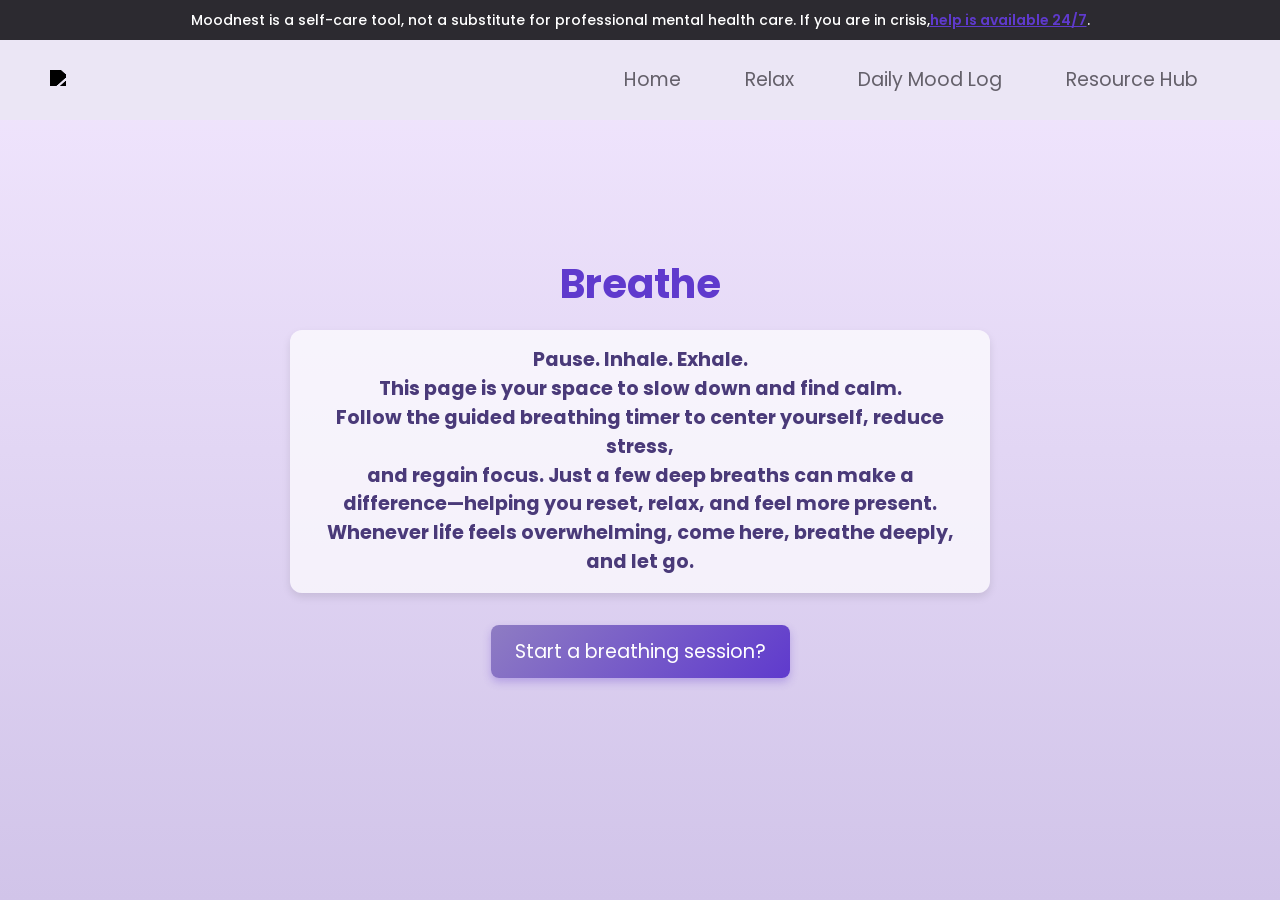
==== breath.html @ d60708b5 "fix: homepage navigation and add trust banner" ====
<!DOCTYPE html>
<html lang="en">
  <head>
    <meta charset="UTF-8" />
    <meta name="viewport" content="width=device-width, initial-scale=1.0" />
    <title>Breathe</title>
    <link rel="stylesheet" href="styles.css" />
    <link
      href="https://fonts.googleapis.com/css2?family=Poppins:wght@300;400;700&display=swap"
      rel="stylesheet"
    />
  </head>
  <body class="breathe__page">
    <div class="trust-banner">
      Moodnest is a self-care tool, not a substitute for professional mental
      health care. If you are in crisis,
      <a href="resources.html">help is available 24/7</a>.
    </div>
    <!-- Navigation Bar Section -->
    <nav class="navbar">
      <div class="navbar__container">
        <a href="index.html"><img src="logo.png" id="navbar__logo" /></a>
        <div class="navbar__toggle" id="mobile-menu">
          <span class="bar"></span>
          <span class="bar"></span>
          <span class="bar"></span>
        </div>
        <ul class="navbar__menu">
          <li class="navbar__item">
            <a href="index.html" class="navbar__links">Home</a>
          </li>
          <li class="navbar__item">
            <a href="breath.html" class="navbar__links">Relax</a>
          </li>
          <li class="navbar__item">
            <a href="moodLog.html" class="navbar__links">Daily Mood Log</a>
          </li>
          <li class="navbar__item">
            <a href="resources.html" class="navbar__links">Resource Hub</a>
          </li>
        </ul>
      </div>
    </nav>
    <!-- Hero Section -->
    <div class="breathing__text">
      <h1 class="breathe__title">Breathe</h1>
      <h2 class="breathe__text">
        Pause. Inhale. Exhale.
        <br />
        This page is your space to slow down and find calm.
        <br />
        Follow the guided breathing timer to center yourself, reduce stress,
        <br />
        and regain focus. Just a few deep breaths can make a
        <br />
        difference—helping you reset, relax, and feel more present.
        <br />
        Whenever life feels overwhelming, come here, breathe deeply, and let go.
      </h2>
    </div>
    <div class="start__button__container">
      <button id="startSessionButton" class="modern-button">
        Start a breathing session?
      </button>
    </div>
    <!-- Hidden Breathing Timer Section -->
    <div class="breath__timer" id="breathingSection" style="display: none">
      <div class="rectangle__container" id="rectangle__container">
        <div class="countdown__section">
          <div class="time">
            <!-- <div class="total__time">
              <h2>Total Time:</h2>
              <h2 class="seconds" id="countdown">10:00</h2>
            </div> -->
            <div class="inhale__exhale">
              <p id="breath__state">Inhale... Exhale</p>
            </div>
          </div>
        </div>
        <div class="button__container">
          <button id="breath__button" class="modern-button">Start</button>
        </div>
        <div class="tts__button__container" style="display: flex; justify-content: center; margin-top: 1rem;">
          <button id="ttsToggleButton" class="modern-button">toggle voice</button>
        </div>
      </div>
    </div>

    <script src="app.js"></script>
  </body>
</html>
---- styles.css ----
* {
  box-sizing: border-box;
  margin: 0;
  padding: 0;
  font-family: "Poppins", sans-serif;
}
body,
html {
  margin: 0;
  padding: 0;
  width: 100%;
  font-family: "Poppins", sans-serif;
}
body {
  background-color: var(--bg-base);
  color: var(--text-main);
  font-family: "Inter", sans-serif;
  line-height: 1.5;
  -webkit-font-smoothing: antialiased;
}
* {
  box-sizing: border-box;
  margin: 0;
  padding: 0;
}
:root {
  /* Warm Restraint Tokens */
  --bg-base: #faf9f7;
  --bg-card: #ffffff;
  --bg-muted: #f3f1ef;

  /* Purples evolved */
  --purple-primary: #5f3acd;
  --purple-hover: #4b2da3;
  --purple-muted: #ebe6f5;

  /* Text */
  --text-main: #2c2a30;
  --text-muted: #64606a;

  /* Spacing (8px scale) */
  --space-2: 8px;
  --space-4: 16px;
  --space-6: 24px;
  --space-8: 32px;
  --space-12: 48px;
  --space-16: 64px;

  /* Radius & Shadows */
  --radius-md: 12px;
  --radius-lg: 16px;
  --radius-full: 9999px;
  --shadow-sm: 0 2px 8px rgba(44, 42, 48, 0.04);
  --shadow-md: 0 8px 24px rgba(44, 42, 48, 0.08);
}
/* sorting out the navbar */
.navbar {
  background-color: var(--purple-muted);
  height: 5rem;
  display: flex;
  align-items: center;
  justify-content: space-between;
  padding: 0 50px;
  font-size: 1.2rem;
  position: fixed;
  width: 100%;
  top: 0;
  left: 0;
  z-index: 1000;
  top: 2.5rem;
}

#navbar__logo {
  height: 40px;
  width: auto;
  cursor: pointer;
  filter: brightness(0);
}

.navbar__container {
  display: flex;
  align-items: center;
  width: 100%;
  margin: 0 auto;
}

.navbar__menu {
  display: flex;
  align-items: center;
  list-style: none;
  margin-left: auto;
}

.navbar__links {
  color: var(--text-muted);
  text-decoration: none;
  padding: 0 2rem;
  height: 100%;
  display: flex;
  align-items: center;
}

.navbar__links:hover {
  color: #bcabef;
  transition: all 0.3s ease;
}

/* hero section */
.main {
  background-color: var(--purple-muted);
  min-height: 100vh;
  padding-top: 8.5rem; /* 2.5rem banner + 5rem navbar + 1rem breathing room */
  padding-bottom: var(--space-12);
  display: flex;
  align-items: center;
  justify-content: center;
}
.main__container {
  display: flex;
  align-items: center;
  justify-content: center;
  width: 100%;
  min-height: auto;
  height: auto;
  max-width: 1100px; /* expanded slightly to comfortably fit the 3 dashboard cards */
  margin: 0 auto;
  text-align: center;
  padding: 0 var(--space-4);
}
.main__content h1 {
  font-size: 3rem;
  margin-bottom: var(--space-4);
}
.main__content h3 {
  font-size: 1.125rem;
  color: var(--text-muted);
  margin-bottom: var(--space-8);
  max-width: 600px;
  margin-inline: auto;
}
#main__img {
  height: 80%;
  width: 100%;
}
.start__button {
  background: #5f3acd;
  position: fixed;
  padding: 10px 36px;
  margin: 2.5rem 0;
  font-size: 2rem;
  border-radius: 18px;
  border-color: #fff;
  margin-top: 2rem;
  cursor: pointer;
  transition: all 0.35s;
  outline: none;
  color: #d6cafc;
}
/* circles */

.circle {
  position: absolute;
  border-radius: 50%;
  opacity: 0.6;
  animation: fadeOut 20s ease-out forwards;
}

@keyframes fadeOut {
  0% {
    opacity: 0.6;
  }
  100% {
    opacity: 0;
  }
}

/* Breathing Animations */
@keyframes fadeOutBreath {
  0% {
    opacity: 1;
    background-color: white;
  }
  100% {
    opacity: 0.3;
    background-color: black;
  }
}

@keyframes fadeInBreath {
  0% {
    opacity: 0.3;
    background-color: black;
  }
  100% {
    opacity: 1;
    background-color: white;
  }
}

/* Breathing Page */
.breathe__page {
  display: flex;
  flex-direction: column;
  align-items: center;
  justify-content: center;
  min-height: 100vh;
  background: linear-gradient(180deg, #f3e8ff, #d1c4e9);
  text-align: center;
  padding: 1.5rem;
}
.breathe__title {
  font-size: 2.5rem;
  font-weight: bold;
  color: #5f3acd;
  margin-bottom: 1rem;
  margin-top: 2rem;
  text-align: center;
}

.breathe__text {
  font-size: 1.2rem;
  color: #4a3a79;
  max-width: 700px;
  padding: 1rem;
  background: rgba(255, 255, 255, 0.7);
  border-radius: 12px;
  box-shadow: 0 4px 8px rgba(0, 0, 0, 0.1);
  text-align: center;
  margin: 0 auto;
}
.breath__timer {
  display: flex;
  flex-direction: column;
  align-items: center;
  justify-content: center;
  width: 100%;
  text-align: center;
  margin-top: 2rem;
}
.rectangle__container {
  display: flex;
  flex-direction: column;
  align-items: center;
  justify-content: center;
  text-align: center;
  width: 600px;
  height: 350px;
  background: linear-gradient(135deg, #a389d4, #7054b2);
  border-radius: 25px;
  padding: 2rem;
  box-shadow: 0 6px 12px rgba(0, 0, 0, 0.2);
  color: white;
  margin: 0 auto;
}
.time {
  display: flex;
  flex-direction: column;
  align-items: center;
  justify-content: center;
  font-size: 1.5rem;
}
.total__time {
  display: flex;
  align-items: center;
  gap: 1rem;
  font-weight: bold;
}

.inhale__exhale {
  font-size: 2rem;
  font-weight: bold;
  margin-top: 1rem;
  text-align: center;
}
.button__container {
  display: flex;
  justify-content: center;
  align-items: center;
  margin-top: 2rem;
  width: 100%;
}
#breath__button {
  /* background: #5f3acd; */
  font-size: 1.2rem;
  border-radius: 5px;
  border-color: transparent;
  margin-top: 2rem;
  cursor: pointer;
  transition: all 0.35s;
  outline: none;
  color: #000;
}
.modern-button {
  background: linear-gradient(135deg, #8e7cc3, #5f3acd);
  color: #fff;
  font-size: 1.2rem;
  padding: 12px 24px;
  border: none;
  border-radius: 8px;
  cursor: pointer;
  transition: all 0.3s ease-in-out;
  box-shadow: 0 4px 8px rgba(95, 58, 205, 0.3);
  text-align: center;
  display: flex;
  justify-content: center;
  align-items: center;
}

.modern-button:hover {
  background: linear-gradient(135deg, #5f3acd, #8e7cc3);
  box-shadow: 0 6px 12px rgba(95, 58, 205, 0.5);
  transform: translateY(-2px);
}
.start__button__container {
  flex-direction: column;
  align-items: center;
  justify-items: center;
  margin-top: 2rem;
}

/* https://www.youtube.com/watch?v=uMZC-TzE8Vs  Ignoring this for now though*/
@keyframes breathing__animation {
  0% {
    box-shadow: 0 0 0 15px rgba(0, 0, 255, 0.1);
  }
}

.trust-banner {
  background-color: var(--text-main);
  color: #fff;
  text-align: center;
  padding: var(--space-2) var(--space-4);
  font-size: 0.875rem;
  font-weight: 500;
  position: fixed;
  top: 0;
  left: 0;
  width: 100%;
  z-index: 1001;
  height: 2.5rem;
  display: flex;
  align-items: center;
  justify-content: center;
}
.trust-banner a {
  color: var(--purple-primary);
  font-weight: 600;
  text-decoration: underline;
}
.dashboard {
  max-width: 1000px;
  margin: 0 auto var(--space-16);
  display: grid;
  grid-template-columns: repeat(auto-fit, minmax(300px, 1fr));
  gap: var(--space-6);
  padding: 0 var(--space-4);
}

.card {
  background: var(--bg-card);
  padding: var(--space-8);
  border-radius: var(--radius-lg);
  box-shadow: var(--shadow-sm);
  border: 1px solid #e2dfdb;
  text-decoration: none;
  color: inherit;
  transition:
    transform 0.2s,
    box-shadow 0.2s;
  display: flex;
  flex-direction: column;
  align-items: center;
  text-align: center;
}
.card:hover {
  transform: translateY(-2px);
  box-shadow: var(--shadow-md);
}
.card-icon i {
  color: var(--purple-primary);
  font-size: 2rem;
  justify-content: center;
}
.card h3 {
  margin-bottom: var(--space-2);
  font-size: 1.25rem;
}
.card p {
  color: var(--text-muted);
  font-size: 0.95rem;
}
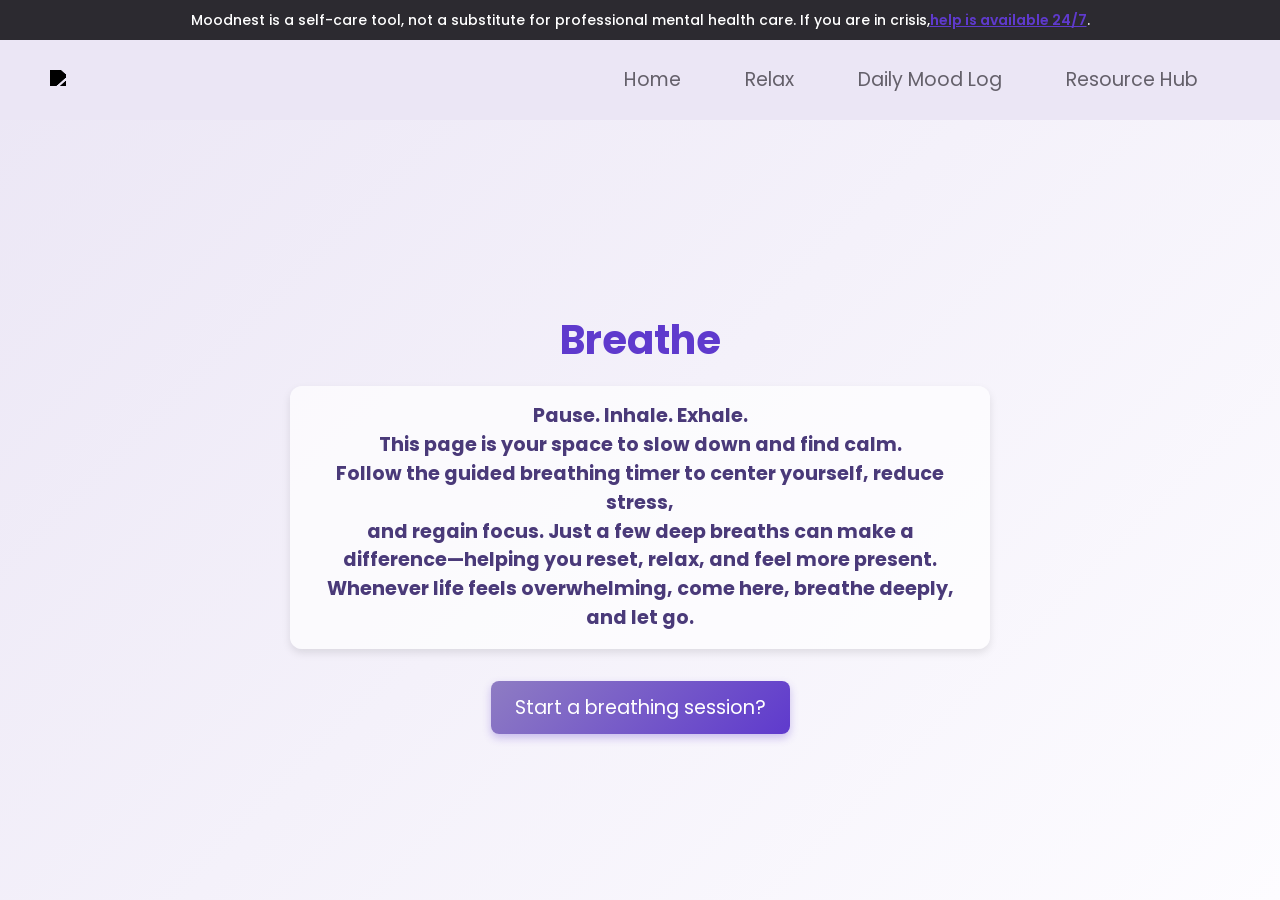
==== commit 0a884f87: "style: add variant B immersive breathing styles and layout tokens" ====
--- a/breath.html
+++ b/breath.html
@@ -1,13 +1,19 @@
-<!DOCTYPE html>
+<!doctype html>
 <html lang="en">
   <head>
     <meta charset="UTF-8" />
     <meta name="viewport" content="width=device-width, initial-scale=1.0" />
-    <title>Breathe</title>
+    <title>Breathe - Moodnest</title>
     <link rel="stylesheet" href="styles.css" />
+    <link rel="preconnect" href="https://fonts.googleapis.com" />
+    <link rel="preconnect" href="https://fonts.gstatic.com" crossorigin />
     <link
-      href="https://fonts.googleapis.com/css2?family=Poppins:wght@300;400;700&display=swap"
+      href="https://fonts.googleapis.com/css2?family=Inter:wght@400;500;600&family=Poppins:wght@300;400;500;600&display=swap"
       rel="stylesheet"
+    />
+    <link
+      rel="stylesheet"
+      href="https://cdnjs.cloudflare.com/ajax/libs/font-awesome/6.5.1/css/all.min.css"
     />
   </head>
   <body class="breathe__page">
@@ -80,8 +86,16 @@
         <div class="button__container">
           <button id="breath__button" class="modern-button">Start</button>
         </div>
-        <div class="tts__button__container" style="display: flex; justify-content: center; margin-top: 1rem;">
-          <button id="ttsToggleButton" class="modern-button">toggle voice</button>
+        <div class="button__container">
+          <button id="mode__button" class="modern-button">Change Mode</button>
+        </div>
+        <div
+          class="tts__button__container"
+          style="display: flex; justify-content: center; margin-top: 1rem"
+        >
+          <button id="ttsToggleButton" class="modern-button">
+            Toggle voice
+          </button>
         </div>
       </div>
     </div>
--- a/styles.css
+++ b/styles.css
@@ -204,9 +204,183 @@
   align-items: center;
   justify-content: center;
   min-height: 100vh;
-  background: linear-gradient(180deg, #f3e8ff, #d1c4e9);
+  background: linear-gradient(135deg, var(--purple-muted), #fdfcff);
   text-align: center;
   padding: 1.5rem;
+  padding-top: 8.5rem; /* Space for fixed banner and navbar */
+  overflow-x: hidden;
+}
+
+/* Variant B Immersive Breathing Components */
+.breathe-container {
+  flex: 1;
+  display: flex;
+  flex-direction: column;
+  align-items: center;
+  justify-content: center;
+  position: relative;
+  width: 100%;
+  max-width: 600px;
+  margin: 0 auto;
+  padding: 1rem 0 3rem;
+}
+
+.breathe-text {
+  font-family: "Poppins", sans-serif;
+  font-weight: 400;
+  font-size: 2.25rem;
+  color: var(--purple-primary);
+  margin-bottom: 0.5rem;
+  min-height: 3.5rem;
+  display: flex;
+  align-items: center;
+  justify-content: center;
+  transition: opacity 0.5s ease;
+}
+
+.mode-indicator {
+  display: inline-flex;
+  align-items: center;
+  gap: 8px;
+  background: rgba(255, 255, 255, 0.75);
+  border: 1px solid rgba(95, 58, 205, 0.15);
+  padding: 6px 16px;
+  border-radius: var(--radius-full);
+  font-size: 0.875rem;
+  color: var(--text-muted);
+  font-weight: 500;
+  backdrop-filter: blur(8px);
+  margin-bottom: 2rem;
+  box-shadow: var(--shadow-sm);
+  transition: all 0.3s ease;
+}
+
+.mode-indicator .mode-dot {
+  width: 8px;
+  height: 8px;
+  border-radius: 50%;
+  background: var(--purple-primary);
+}
+
+.immersive-circle-wrapper {
+  position: relative;
+  width: 320px;
+  height: 320px;
+  display: flex;
+  align-items: center;
+  justify-content: center;
+  margin: 1.5rem 0 2.5rem;
+}
+
+.immersive-circle {
+  width: 200px;
+  height: 200px;
+  border-radius: 50%;
+  background: rgba(255, 255, 255, 0.7);
+  box-shadow: 0 0 60px rgba(95, 58, 205, 0.15);
+  display: flex;
+  align-items: center;
+  justify-content: center;
+  position: relative;
+  transition: transform 6s cubic-bezier(0.4, 0, 0.2, 1), background 6s ease, box-shadow 6s ease;
+  will-change: transform, box-shadow;
+}
+
+.immersive-circle.box-timing {
+  transition-duration: 4s;
+}
+
+.immersive-circle.inhale {
+  transform: scale(1.55);
+  background: rgba(255, 255, 255, 0.95);
+  box-shadow: 0 0 100px rgba(95, 58, 205, 0.3);
+}
+
+.immersive-circle.hold {
+  transform: scale(1.55);
+  background: rgba(245, 240, 255, 0.9);
+  box-shadow: 0 0 80px rgba(95, 58, 205, 0.25);
+}
+
+.immersive-circle.hold-empty {
+  transform: scale(1);
+  background: rgba(255, 255, 255, 0.6);
+  box-shadow: 0 0 40px rgba(95, 58, 205, 0.12);
+}
+
+.immersive-circle.exhale {
+  transform: scale(1);
+  background: rgba(255, 255, 255, 0.65);
+  box-shadow: 0 0 40px rgba(95, 58, 205, 0.1);
+}
+
+.circle-inner-ring {
+  width: 75%;
+  height: 75%;
+  border-radius: 50%;
+  border: 2px dashed rgba(95, 58, 205, 0.2);
+  pointer-events: none;
+}
+
+.controls {
+  display: flex;
+  align-items: center;
+  gap: var(--space-4);
+  background: rgba(255, 255, 255, 0.65);
+  padding: 8px 16px;
+  border-radius: var(--radius-full);
+  backdrop-filter: blur(12px);
+  -webkit-backdrop-filter: blur(12px);
+  box-shadow: var(--shadow-md);
+  border: 1px solid rgba(255, 255, 255, 0.9);
+}
+
+.icon-btn {
+  width: 52px;
+  height: 52px;
+  border-radius: 50%;
+  border: 1px solid rgba(95, 58, 205, 0.1);
+  background: #ffffff;
+  color: var(--purple-primary);
+  font-size: 1.2rem;
+  cursor: pointer;
+  display: flex;
+  align-items: center;
+  justify-content: center;
+  box-shadow: var(--shadow-sm);
+  transition: all 0.2s cubic-bezier(0.4, 0, 0.2, 1);
+  outline: none;
+}
+
+.icon-btn:hover {
+  transform: translateY(-2px) scale(1.05);
+  box-shadow: var(--shadow-md);
+  color: var(--purple-hover);
+}
+
+.icon-btn:active {
+  transform: translateY(0) scale(0.98);
+}
+
+.icon-btn.primary {
+  width: 62px;
+  height: 62px;
+  background: var(--purple-primary);
+  color: #ffffff;
+  font-size: 1.35rem;
+  border: none;
+  box-shadow: 0 4px 14px rgba(95, 58, 205, 0.35);
+}
+
+.icon-btn.primary:hover {
+  background: var(--purple-hover);
+  box-shadow: 0 6px 18px rgba(95, 58, 205, 0.45);
+}
+
+.icon-btn.active {
+  background: var(--purple-muted);
+  color: var(--purple-primary);
+  border-color: var(--purple-primary);
 }
 .breathe__title {
   font-size: 2.5rem;
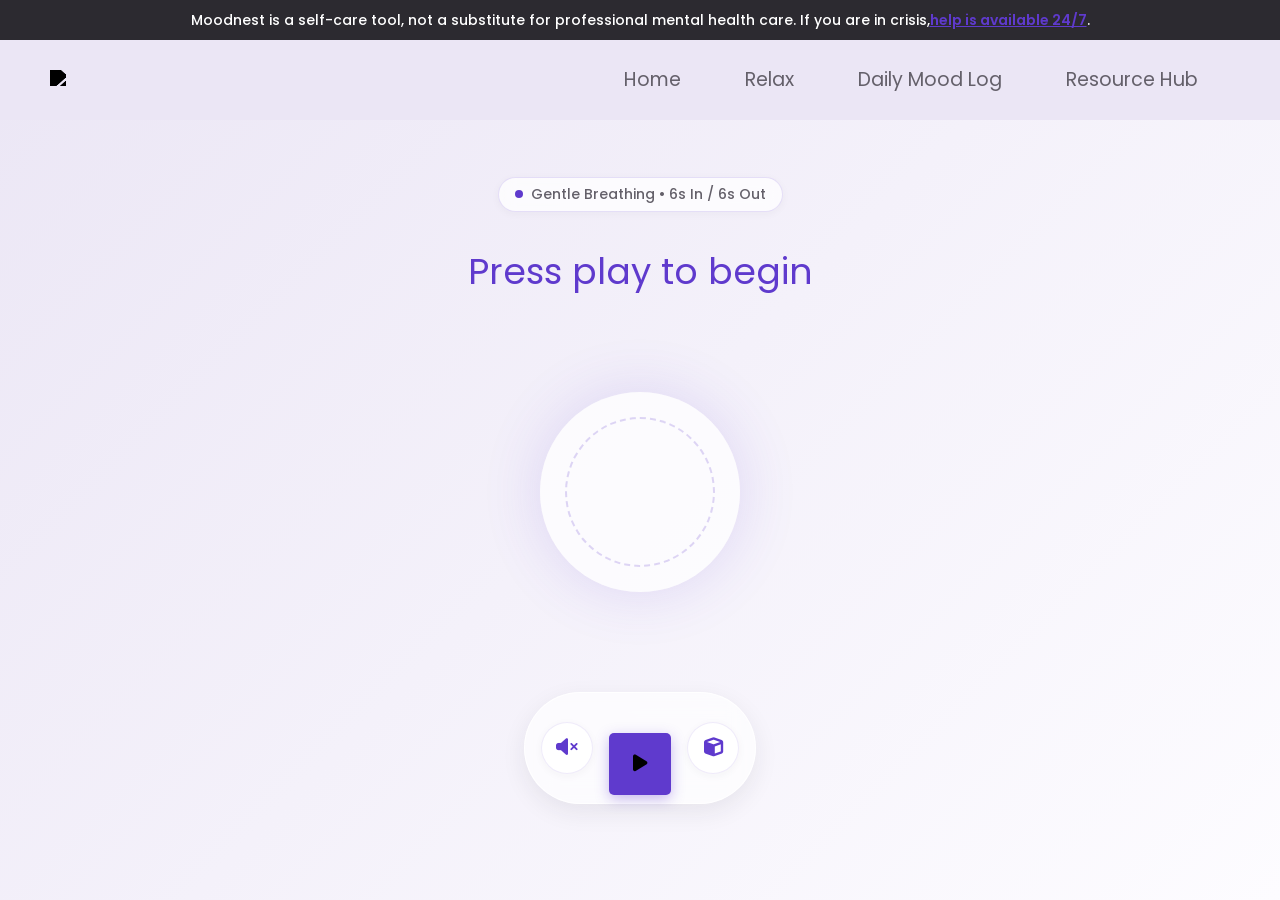
==== commit 2c71e729: "feat: convert breath page structure to immersive circle and dock controls" ====
--- a/breath.html
+++ b/breath.html
@@ -47,58 +47,57 @@
         </ul>
       </div>
     </nav>
-    <!-- Hero Section -->
-    <div class="breathing__text">
-      <h1 class="breathe__title">Breathe</h1>
-      <h2 class="breathe__text">
-        Pause. Inhale. Exhale.
-        <br />
-        This page is your space to slow down and find calm.
-        <br />
-        Follow the guided breathing timer to center yourself, reduce stress,
-        <br />
-        and regain focus. Just a few deep breaths can make a
-        <br />
-        difference—helping you reset, relax, and feel more present.
-        <br />
-        Whenever life feels overwhelming, come here, breathe deeply, and let go.
-      </h2>
-    </div>
-    <div class="start__button__container">
-      <button id="startSessionButton" class="modern-button">
-        Start a breathing session?
-      </button>
-    </div>
-    <!-- Hidden Breathing Timer Section -->
-    <div class="breath__timer" id="breathingSection" style="display: none">
-      <div class="rectangle__container" id="rectangle__container">
-        <div class="countdown__section">
-          <div class="time">
-            <!-- <div class="total__time">
-              <h2>Total Time:</h2>
-              <h2 class="seconds" id="countdown">10:00</h2>
-            </div> -->
-            <div class="inhale__exhale">
-              <p id="breath__state">Inhale... Exhale</p>
-            </div>
-          </div>
-        </div>
-        <div class="button__container">
-          <button id="breath__button" class="modern-button">Start</button>
-        </div>
-        <div class="button__container">
-          <button id="mode__button" class="modern-button">Change Mode</button>
-        </div>
-        <div
-          class="tts__button__container"
-          style="display: flex; justify-content: center; margin-top: 1rem"
-        >
-          <button id="ttsToggleButton" class="modern-button">
-            Toggle voice
-          </button>
+    <!-- Immersive Breathing Section (Variant B) -->
+    <main class="breathe-container">
+      <div
+        class="mode-indicator"
+        id="modeIndicator"
+        title="Current breathing mode"
+      >
+        <span class="mode-dot"></span>
+        <span id="modeLabel">Gentle Breathing &bull; 6s In / 6s Out</span>
+      </div>
+
+      <h1 class="breathe-text" id="breath__state">Press play to begin</h1>
+
+      <div class="immersive-circle-wrapper" id="rectangle__container">
+        <div class="immersive-circle" id="breathCircle">
+          <div class="circle-inner-ring"></div>
         </div>
       </div>
-    </div>
+
+      <div class="controls" role="toolbar" aria-label="Breathing session controls">
+        <button
+          type="button"
+          class="icon-btn"
+          id="ttsToggleButton"
+          title="Toggle voice guidance"
+          aria-label="Toggle voice guidance"
+        >
+          <i class="fa-solid fa-volume-xmark" id="ttsIcon"></i>
+        </button>
+
+        <button
+          type="button"
+          class="icon-btn primary"
+          id="breath__button"
+          title="Start breathing"
+          aria-label="Start breathing"
+        >
+          <i class="fa-solid fa-play" id="playIcon"></i>
+        </button>
+
+        <button
+          type="button"
+          class="icon-btn"
+          id="mode__button"
+          title="Switch to Box Breathing (4-4-4-4)"
+          aria-label="Switch breathing mode"
+        >
+          <i class="fa-solid fa-cube" id="modeIcon"></i>
+        </button>
+      </div>
+    </main>
 
     <script src="app.js"></script>
   </body>
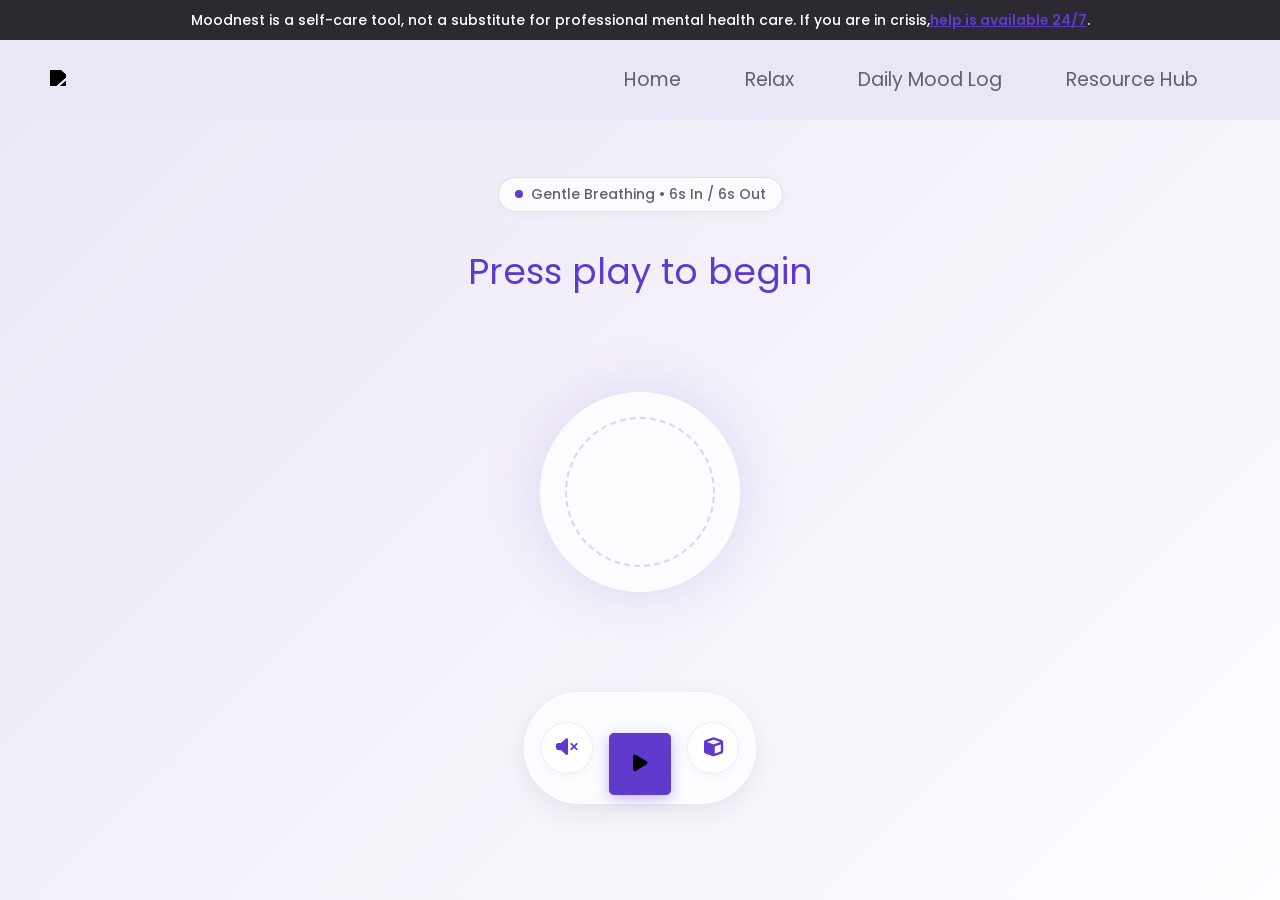
==== commit 13e1af9b: "feat: add logo mark as browser tab favicon across all pages" ====
--- a/breath.html
+++ b/breath.html
@@ -4,6 +4,8 @@
     <meta charset="UTF-8" />
     <meta name="viewport" content="width=device-width, initial-scale=1.0" />
     <title>Breathe - Moodnest</title>
+    <link rel="icon" type="image/png" href="favicon.png" />
+    <link rel="icon" type="image/x-icon" href="favicon.ico" />
     <link rel="stylesheet" href="styles.css" />
     <link rel="preconnect" href="https://fonts.googleapis.com" />
     <link rel="preconnect" href="https://fonts.gstatic.com" crossorigin />
